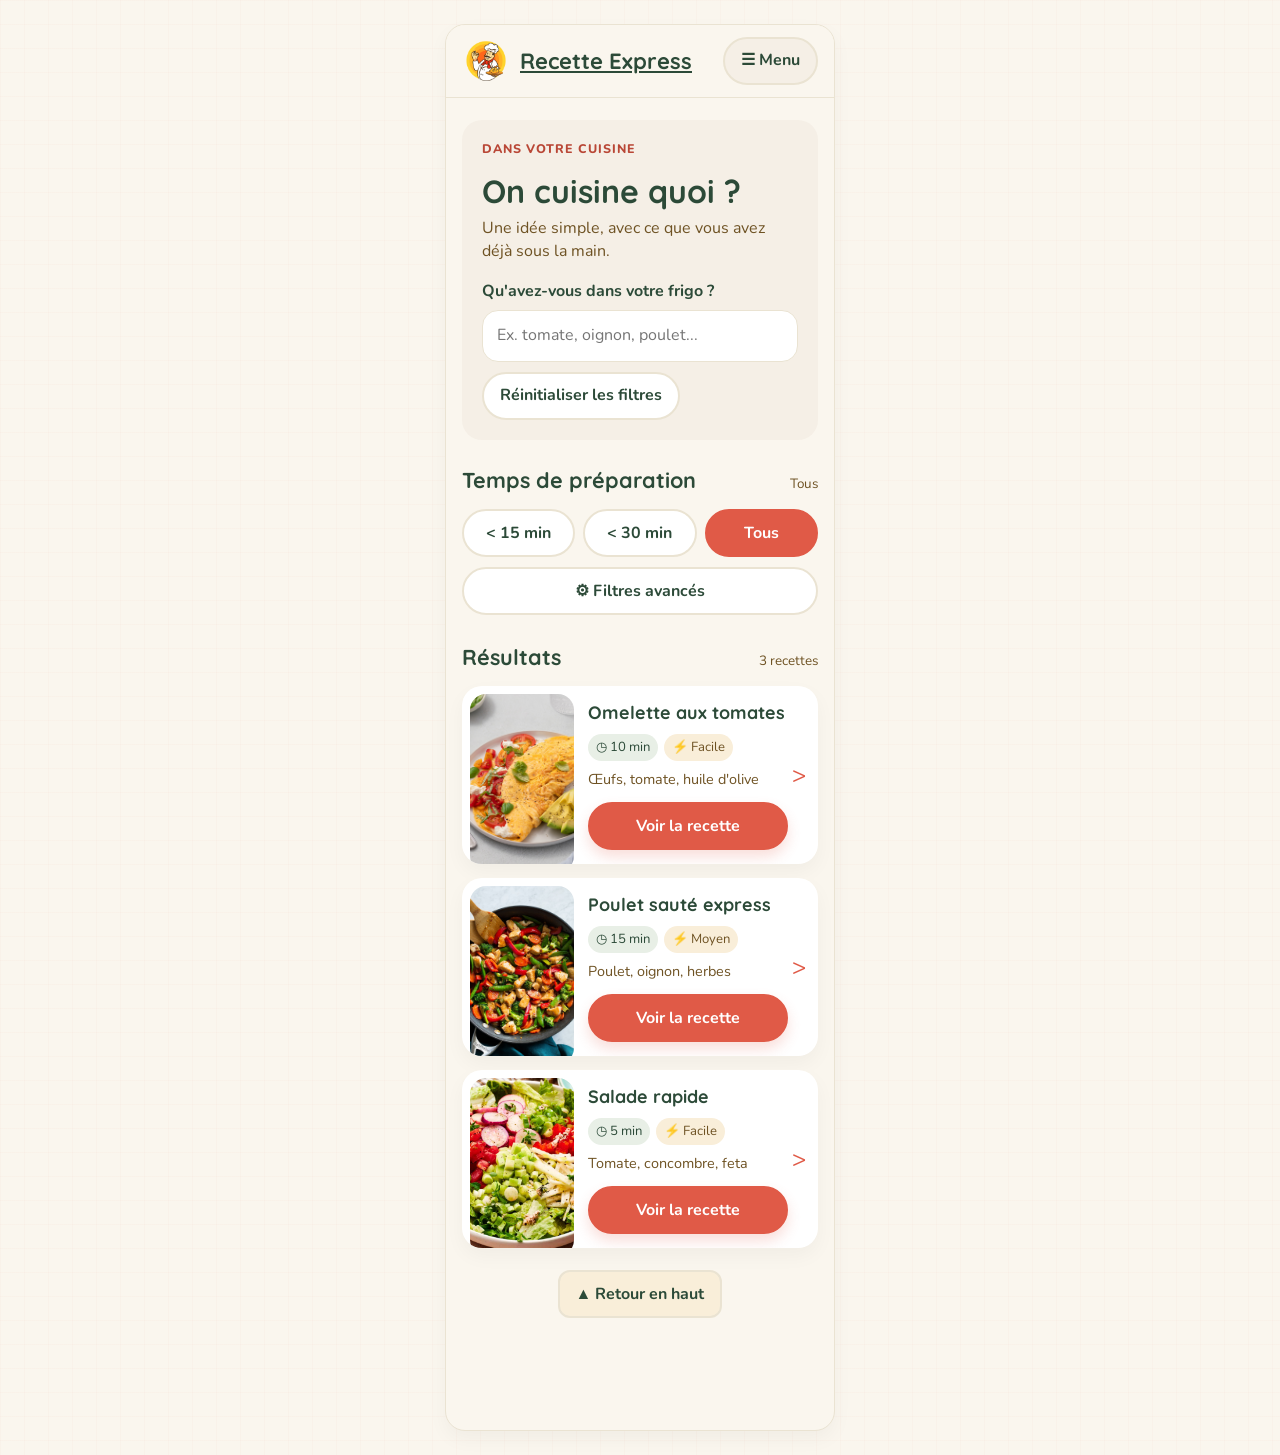
==== design/index.html @ ecd6afd8 "poursuit le prototypage UI avec la direction chaleureuse" ====
<!doctype html>
<html lang="fr">
<head>
  <meta charset="utf-8">
  <meta name="viewport" content="width=device-width, initial-scale=1">
  <meta name="description" content="Recette Express, trouver une recette rapidement avec ce que vous avez dans votre frigo.">
  <title>Recette Express</title>
  <style>
    @import url('https://fonts.googleapis.com/css2?family=Nunito:wght@400;600;700;800&family=Quicksand:wght@600;700&display=swap');

    :root {
      --cream: #faf6ee;
      --cream-deep: #f9eed9;
      --olive: #f5efe6;
      --olive-deep: #e8efe6;
      --card-bg: #ffffff;
      --ink: #2c4a38;
      --muted: #6e5223;
      --brick: #e05a47;
      --brick-dark: #b94736;
      --line: #eae3d2;
      --badge-green: #e8efe6;
      --badge-green-text: #2c4a38;
      --badge-ochre: #f9eed9;
      --badge-ochre-text: #6e5223;
      --shadow: 0 8px 20px rgba(0, 0, 0, .04);
      --card-shadow: 0 8px 20px rgba(0, 0, 0, .04);
      --radius: 20px;
    }

    body.dark-mode {
      --cream: #1f2923;
      --cream-deep: #17201b;
      --olive: #2c3a30;
      --olive-deep: #425443;
      --card-bg: #263229;
      --ink: #f5f4ec;
      --muted: #c2ccc2;
      --line: #536257;
      --brick: #ef765f;
      --brick-dark: #ff9a82;
    }

    * { box-sizing: border-box; }

    html { scroll-behavior: smooth; }

    body {
      margin: 0;
      min-width: 320px;
      color: var(--ink);
      background-color: var(--cream);
      background-image: linear-gradient(rgba(224, 90, 71, .025) 1px, transparent 1px), linear-gradient(90deg, rgba(224, 90, 71, .025) 1px, transparent 1px);
      background-size: 24px 24px;
      font-family: "Nunito", "Trebuchet MS", sans-serif;
      line-height: 1.45;
    }

    button, input { font: inherit; }

    button {
      min-height: 48px;
      border: 2px solid transparent;
      border-radius: 12px;
      padding: 10px 16px;
      color: var(--ink);
      background: transparent;
      cursor: pointer;
      font-weight: 700;
      transition: transform .18s ease, background-color .18s ease, border-color .18s ease;
    }

    @media (hover: hover) {
      button:hover { transform: translateY(-2px); }
    }
    button:focus-visible, input:focus-visible { outline: 3px solid #1c6b58; outline-offset: 3px; }

    .app-shell {
      position: relative;
      width: min(100% - 20px, 390px);
      min-height: 100vh;
      margin: 0 auto;
      background: var(--cream);
      box-shadow: var(--shadow);
    }

    .app-header {
      position: sticky;
      top: 0;
      z-index: 4;
      display: flex;
      align-items: center;
      justify-content: space-between;
      min-height: 72px;
      padding: 12px 16px;
      border-bottom: 1px solid var(--line);
      background: color-mix(in srgb, var(--cream) 96%, transparent);
      backdrop-filter: blur(10px);
    }

    .brand { display: inline-flex; align-items: center; gap: 10px; color: var(--ink); font-family: "Quicksand", sans-serif; font-size: 1.38rem; font-weight: 700; }
    .brand-logo { display: block; width: 48px; height: 48px; object-fit: contain; }
    .menu-button { border-color: var(--line); border-radius: 999px; background: var(--olive); }
    .screen { display: none; padding: 22px 16px 112px; animation: rise .35s ease both; }
    .screen.is-active { display: block; }

    @keyframes rise { from { opacity: 0; transform: translateY(8px); } to { opacity: 1; transform: translateY(0); } }

    h1, h2, h3, p { margin-top: 0; }
    h1 { margin-bottom: 8px; font-family: "Quicksand", sans-serif; font-size: 2rem; line-height: 1.1; }
    h2 { margin-bottom: 14px; font-family: "Quicksand", sans-serif; font-size: 1.35rem; }
    h3 { margin-bottom: 6px; font-family: "Quicksand", sans-serif; font-size: 1.12rem; }
    .eyebrow { margin-bottom: 4px; color: var(--brick-dark); font-size: .78rem; font-weight: 800; letter-spacing: .08em; text-transform: uppercase; }
    .muted { color: var(--muted); }

    .hero, .recipe-card, .filters-panel, .detail-panel { border: 0; border-radius: var(--radius); background: var(--olive); }
    .hero { margin-bottom: 24px; padding: 20px; }
    .hero p { margin-bottom: 16px; }
    .search-label { display: block; margin-bottom: 7px; font-weight: 700; }
    .search-input { width: 100%; min-height: 52px; border: 1px solid var(--line); border-radius: 16px; padding: 12px 14px; color: var(--ink); background: var(--card-bg); }
    .secondary-button { margin-top: 10px; border-color: var(--line); border-radius: 999px; background: var(--card-bg); }

    .quick-filters { margin-bottom: 26px; }
    .quick-row { display: grid; grid-template-columns: repeat(3, 1fr); gap: 8px; }
    .quick-button { border-color: var(--line); border-radius: 999px; background: var(--card-bg); padding-inline: 6px; }
    .quick-button.is-selected { border-color: var(--brick); color: #fff; background: var(--brick); }
    .full-button { width: 100%; margin-top: 10px; border-color: var(--line); border-radius: 999px; background: var(--card-bg); }

    .section-heading { display: flex; align-items: baseline; justify-content: space-between; gap: 12px; }
    .result-count { color: var(--muted); font-size: .84rem; }
    .recipe-list { display: grid; gap: 14px; }
    .recipe-card { position: relative; display: grid; grid-template-columns: 112px minmax(0, 1fr); overflow: hidden; border-radius: 20px; background: var(--card-bg); box-shadow: var(--card-shadow); }
    .recipe-card::after { content: ">"; position: absolute; right: 12px; top: 50%; color: var(--brick); font-size: 1.5rem; line-height: 1; transform: translateY(-50%); }
    .recipe-image, .dish-photo { overflow: hidden; background: linear-gradient(135deg, #d4e2cf, #f4e4c9); }
    .recipe-image img, .dish-photo img { display: block; width: 100%; height: 100%; object-fit: cover; }
    .recipe-image { min-height: 100%; border-radius: 16px; margin: 8px 0 8px 8px; }
    .recipe-body { min-width: 0; padding: 14px 30px 14px 14px; }
    .recipe-meta { display: flex; flex-wrap: wrap; gap: 6px; margin: 8px 0; color: var(--badge-green-text); font-size: .82rem; }
    .recipe-meta span { padding: 4px 8px; border-radius: 999px; background: var(--badge-green); }
    .recipe-meta span + span { color: var(--badge-ochre-text); background: var(--badge-ochre); }
    .recipe-ingredients { margin: 0 0 12px; color: var(--muted); font-size: .9rem; }
    .primary-button { width: 100%; border-radius: 24px; color: #fff; background: var(--brick); border-color: var(--brick); box-shadow: 0 7px 14px rgba(224, 90, 71, .2); }
    .primary-button:hover { background: var(--brick-dark); border-color: var(--brick-dark); }
    .back-to-top { display: block; margin: 22px auto 0; border-color: var(--line); background: var(--cream-deep); }
    .state-message { margin: 14px 0; padding: 16px; border: 1px dashed var(--brick); border-radius: 12px; color: var(--brick-dark); background: #fff4ef; }
    [hidden] { display: none !important; }

    .detail-top { margin-bottom: 16px; }
    .back-button { padding-inline: 0; color: var(--brick-dark); }
    .detail-panel { overflow: hidden; background: var(--cream); }
    .detail-title { padding: 18px 16px; border-bottom: 1px solid var(--line); background: var(--olive); }
    .detail-meta { display: flex; flex-wrap: wrap; gap: 12px; margin: 0; color: var(--muted); font-size: .9rem; }
    .dish-photo { min-height: 260px; }
    .detail-section { padding: 18px 16px; border-bottom: 1px solid var(--line); }
    .detail-section:last-of-type { border-bottom: 0; }
    .portion-control { display: flex; align-items: center; justify-content: space-between; gap: 8px; margin-top: 16px; }
    .stepper { min-width: 48px; border-color: var(--line); background: var(--olive); font-size: 1.2rem; }
    .portion-value { flex: 1; text-align: center; font-weight: 700; }
    .check-list, .steps { margin: 0; padding-left: 22px; }
    .check-list { padding-left: 0; list-style: none; }
    .check-list li { display: flex; align-items: center; min-height: 48px; gap: 10px; border-bottom: 1px solid var(--line); }
    .check-list input { width: 22px; height: 22px; accent-color: var(--brick); }
    .steps li { min-height: 38px; padding: 4px 0; }
    .bottom-action { position: sticky; bottom: 12px; z-index: 2; padding: 12px 16px; background: linear-gradient(transparent, var(--cream) 24%); }

    .filters-panel { padding: 16px; background: var(--cream); }
    .filter-header { display: flex; justify-content: space-between; gap: 8px; margin-bottom: 18px; }
    .filter-header button { min-height: 48px; padding-inline: 10px; border-color: var(--line); background: var(--olive); font-size: .78rem; }
    .filter-group { padding: 16px 0; border-top: 1px solid var(--line); }
    .filter-group h2 { margin-bottom: 10px; font-size: 1.05rem; }
    .option-grid { display: grid; grid-template-columns: repeat(3, 1fr); gap: 8px; }
    .option-grid label { display: grid; place-items: center; min-height: 56px; padding: 6px; border: 1px solid var(--line); border-radius: 10px; color: var(--muted); background: var(--cream-deep); text-align: center; font-size: .82rem; cursor: pointer; }
    .option-grid input { position: absolute; opacity: 0; }
    .option-grid label:has(input:checked) { border: 2px solid var(--brick); color: var(--brick-dark); background: #f8d9d0; font-weight: 700; }
    .check-options { display: grid; gap: 2px; }
    .check-options label { display: flex; align-items: center; min-height: 48px; gap: 10px; }
    .check-options input { width: 22px; height: 22px; accent-color: var(--brick); }
    .filter-actions { position: sticky; bottom: 0; display: grid; gap: 8px; margin: 18px -16px -16px; padding: 12px 16px 16px; background: color-mix(in srgb, var(--cream) 97%, transparent); box-shadow: 0 -8px 20px rgba(50, 67, 53, .08); }
    .filter-actions button:last-child { border-color: var(--line); background: var(--olive); }

    .overlay { position: absolute; inset: 0; z-index: 8; display: grid; align-items: start; justify-items: end; padding: 84px 16px 12px; background: transparent; opacity: 1; transition: opacity .2s ease, visibility .2s ease; }
    .overlay[hidden] { display: grid !important; visibility: hidden; opacity: 0; pointer-events: none; }
    .menu-dialog { width: min(220px, calc(100vw - 32px)); padding: 16px; border: 1px solid var(--line); border-radius: 16px; background: var(--cream); box-shadow: 0 14px 32px rgba(41, 51, 45, .18); transform: translateY(-10px) scale(.96); transform-origin: top right; transition: transform .2s ease; }
    .overlay:not([hidden]) .menu-dialog { transform: translateY(0) scale(1); }
    .dialog-heading { display: flex; align-items: center; justify-content: space-between; }
    .dialog-heading button { min-width: 48px; padding: 8px; border-color: var(--line); }
    .menu-links { display: grid; gap: 8px; margin-top: 16px; }
    .menu-links button { text-align: left; border-color: var(--line); background: var(--olive); }
    .sr-only { position: absolute; width: 1px; height: 1px; padding: 0; margin: -1px; overflow: hidden; clip: rect(0, 0, 0, 0); white-space: nowrap; border: 0; }

    @media (min-width: 700px) { .app-shell { margin: 24px auto; min-height: calc(100vh - 48px); border: 1px solid var(--line); border-radius: 20px; overflow: hidden; } }
    @media (prefers-reduced-motion: reduce) { *, *::before, *::after { scroll-behavior: auto !important; animation-duration: .01ms !important; transition-duration: .01ms !important; } }
  </style>
</head>
<body>
  <div class="app-shell" id="top">
    <header class="app-header">
      <a class="brand" href="#top" aria-label="Recette Express, accueil" data-screen-link="home"><img class="brand-logo" src="images/chef.png" alt=""> <span>Recette Express</span></a>
      <button class="menu-button" id="menu-open" type="button" aria-haspopup="dialog" aria-controls="menu-overlay">☰ Menu</button>
    </header>

    <main>
      <section class="screen is-active" id="screen-home" data-screen="home" aria-labelledby="home-title">
        <div class="hero">
          <p class="eyebrow">Dans votre cuisine</p>
          <h1 id="home-title">On cuisine quoi ?</h1>
          <p class="muted">Une idée simple, avec ce que vous avez déjà sous la main.</p>
          <label class="search-label" for="fridge-input">Qu'avez-vous dans votre frigo ?</label>
          <input class="search-input" id="fridge-input" type="search" placeholder="Ex. tomate, oignon, poulet...">
          <button class="secondary-button" id="reset-search" type="button">Réinitialiser les filtres</button>
        </div>

        <section class="quick-filters" aria-labelledby="quick-title">
          <div class="section-heading"><h2 id="quick-title">Temps de préparation</h2><span class="result-count" id="active-filter-label">Tous</span></div>
          <div class="quick-row" role="group" aria-label="Temps de préparation">
            <button class="quick-button" type="button" data-time="15">&lt; 15 min</button>
            <button class="quick-button" type="button" data-time="30">&lt; 30 min</button>
            <button class="quick-button is-selected" type="button" data-time="all">Tous</button>
          </div>
          <button class="full-button" type="button" data-go="filters">⚙ Filtres avancés</button>
        </section>

        <section aria-labelledby="results-title">
          <div class="section-heading"><h2 id="results-title">Résultats</h2><span class="result-count" id="result-count">3 recettes</span></div>
          <div class="state-message" id="loading-state" role="status" hidden>Recherche en cours...</div>
          <div class="state-message" id="empty-state" role="status" hidden>Aucune recette trouvée. Essayez un autre ingrédient.</div>
          <div class="recipe-list" id="recipe-list">
            <article class="recipe-card" data-minutes="10" data-ingredients="tomate oeuf">
              <div class="recipe-image"><img src="images/tomato%20omelette.jpg" alt="Omelette aux tomates avec salade et avocat" loading="lazy"></div>
              <div class="recipe-body"><h3>Omelette aux tomates</h3><p class="recipe-meta"><span>◷ 10 min</span><span>⚡ Facile</span></p><p class="recipe-ingredients">Œufs, tomate, huile d'olive</p><button class="primary-button" type="button" data-go="detail">Voir la recette</button></div>
            </article>
            <article class="recipe-card" data-minutes="15" data-ingredients="poulet oignon">
              <div class="recipe-image"><img src="images/chicken%20stir%20fry.jpg" alt="Poulet sauté aux légumes dans une poêle" loading="lazy"></div>
              <div class="recipe-body"><h3>Poulet sauté express</h3><p class="recipe-meta"><span>◷ 15 min</span><span>⚡ Moyen</span></p><p class="recipe-ingredients">Poulet, oignon, herbes</p><button class="primary-button" type="button" data-go="detail">Voir la recette</button></div>
            </article>
            <article class="recipe-card" data-minutes="5" data-ingredients="tomate concombre">
              <div class="recipe-image"><img src="images/fresh%20salad%20bowl.jpg" alt="Salade fraîche composée de légumes croquants" loading="lazy"></div>
              <div class="recipe-body"><h3>Salade rapide</h3><p class="recipe-meta"><span>◷ 5 min</span><span>⚡ Facile</span></p><p class="recipe-ingredients">Tomate, concombre, feta</p><button class="primary-button" type="button" data-go="detail">Voir la recette</button></div>
            </article>
          </div>
        </section>
        <button class="back-to-top" type="button" id="back-to-top">▲ Retour en haut</button>
      </section>

      <section class="screen" id="screen-detail" data-screen="detail" aria-labelledby="detail-title">
        <div class="detail-top"><button class="back-button" type="button" data-go="home">← Retour à la liste</button></div>
        <article class="detail-panel" id="recipe-detail">
          <header class="detail-title"><p class="eyebrow">Fiche recette</p><h1 id="detail-title">Omelette aux tomates</h1><p class="detail-meta"><span>◷ 10 min</span><span>⚡ Facile</span></p><div class="portion-control" aria-label="Nombre de portions"><button class="stepper" type="button" id="portion-minus" aria-label="Retirer une portion">−</button><span class="portion-value" id="portion-value">1 personne</span><button class="stepper" type="button" id="portion-plus" aria-label="Ajouter une portion">+</button></div></header>
          <div class="dish-photo"><img src="images/tomato%20omelette.jpg" alt="Omelette aux tomates avec salade et avocat"></div>
          <section class="detail-section"><h2>Ingrédients nécessaires</h2><ul class="check-list"><li><input id="ingredient-eggs" type="checkbox" checked><label for="ingredient-eggs">2 œufs</label></li><li><input id="ingredient-tomato" type="checkbox"><label for="ingredient-tomato">1 tomate</label></li><li><input id="ingredient-oil" type="checkbox"><label for="ingredient-oil">1 c. à s. d'huile d'olive</label></li></ul></section>
          <section class="detail-section"><h2>Étapes de préparation</h2><ol class="steps"><li>Laver et couper la tomate en dés.</li><li>Battre les œufs dans un bol.</li><li>Cuire à la poêle pendant 5 minutes.</li></ol></section>
          <div class="bottom-action"><button class="primary-button" id="cooked-button" type="button">✓ J'ai tout cuisiné !</button></div>
        </article>
        <div class="state-message" id="detail-error" role="alert" hidden>Recette introuvable</div>
      </section>

      <section class="screen" id="screen-filters" data-screen="filters" aria-labelledby="filters-title">
        <div class="filters-panel">
          <header class="filter-header"><button type="button" data-go="home">✕ Fermer</button><button type="button" id="reset-all-top">Réinitialiser tout</button></header>
          <h1 id="filters-title">Filtres de recherche</h1>
          <fieldset class="filter-group"><legend class="sr-only">Temps de préparation maximal</legend><h2>Temps max</h2><div class="option-grid"><label><input type="radio" name="max-time" value="10">&lt; 10 min</label><label><input type="radio" name="max-time" value="30">&lt; 30 min</label><label><input type="radio" name="max-time" value="15">&lt; 15 min</label></div></fieldset>
          <fieldset class="filter-group"><legend class="sr-only">Régime et préférences</legend><h2>Régime & préférences</h2><div class="check-options"><label><input type="checkbox" name="preference" value="vegetarian">Végétarien</label><label><input type="checkbox" name="preference" value="raw">Sans cuisson (Froid)</label><label><input type="checkbox" name="preference" value="few">Moins de 5 ingrédients</label></div></fieldset>
          <fieldset class="filter-group"><legend class="sr-only">Type de plat</legend><h2>Type de plat</h2><div class="check-options"><label><input type="checkbox" name="dish-type" value="hot">Plat chaud</label><label><input type="checkbox" name="dish-type" value="salad">Entrée / Salade</label><label><input type="checkbox" name="dish-type" value="dessert">Desserts express</label></div></fieldset>
          <fieldset class="filter-group"><legend class="sr-only">Intolérances et allergies</legend><h2>Intolérances & allergies</h2><div class="check-options"><label><input type="checkbox" name="allergy" value="lactose">Sans lactose</label><label><input type="checkbox" name="allergy" value="gluten">Sans gluten</label></div></fieldset>
          <fieldset class="filter-group"><legend class="sr-only">Niveau de difficulté</legend><h2>Niveau de difficulté</h2><div class="check-options"><label><input type="radio" name="level" value="easy">Facile</label><label><input type="radio" name="level" value="medium">Moyen</label><label><input type="radio" name="level" value="chef">Chef</label></div></fieldset>
          <div class="filter-actions"><button class="primary-button" type="button" id="apply-filters">Appliquer les filtres (<span id="filter-total">3</span>)</button><button type="button" id="reset-filters">Réinitialiser</button></div>
        </div>
      </section>
    </main>
  </div>

  <div class="overlay" id="menu-overlay" role="dialog" aria-modal="true" aria-labelledby="menu-title" hidden>
    <div class="menu-dialog"><div class="dialog-heading"><h2 id="menu-title">Menu</h2><button type="button" id="menu-close" aria-label="Fermer le menu">✕</button></div><nav class="menu-links" aria-label="Navigation principale"><button type="button" data-go="home">Accueil</button><button type="button" id="about-button">À propos</button><button type="button" id="dark-mode-button">Mode Sombre <span aria-hidden="true">○</span></button></nav></div>
  </div>

  <script>
    const screens = document.querySelectorAll('[data-screen]');
    const overlay = document.getElementById('menu-overlay');
    const recipeList = document.getElementById('recipe-list');
    const loadingState = document.getElementById('loading-state');
    const emptyState = document.getElementById('empty-state');
    const resultCount = document.getElementById('result-count');
    let selectedTime = 'all';
    let darkMode = false;
    let portions = 1;
    let loadingTimer;
    let lastFocusedElement;

    function showScreen(name) {
      screens.forEach((screen) => screen.classList.toggle('is-active', screen.dataset.screen === name));
      window.scrollTo({ top: 0, behavior: 'smooth' });
    }

    function filterRecipes() {
      const query = document.getElementById('fridge-input').value.trim().toLowerCase();
      const cards = [...recipeList.querySelectorAll('.recipe-card')];
      let visible = 0;
      cards.forEach((card) => {
        const matchesTime = selectedTime === 'all' || Number(card.dataset.minutes) <= Number(selectedTime);
        const matchesQuery = !query || card.dataset.ingredients.includes(query);
        const isVisible = matchesTime && matchesQuery;
        card.hidden = !isVisible;
        if (isVisible) visible += 1;
      });
      emptyState.hidden = visible !== 0;
      resultCount.textContent = `${visible} recette${visible > 1 ? 's' : ''}`;
    }

    function updateFilterCount() {
      const selectedFilters = document.querySelectorAll('.filters-panel input:checked').length;
      document.getElementById('filter-total').textContent = selectedFilters;
    }

    function resetAllFilters() {
      document.getElementById('fridge-input').value = '';
      selectedTime = 'all';
      document.querySelectorAll('[data-time]').forEach((item) => item.classList.toggle('is-selected', item.dataset.time === 'all'));
      document.getElementById('active-filter-label').textContent = 'Tous';
      document.querySelectorAll('.filters-panel input').forEach((input) => { input.checked = false; });
      updateFilterCount();
      filterRecipes();
    }

    function closeMenu() {
      overlay.hidden = true;
      if (lastFocusedElement) lastFocusedElement.focus();
    }

    document.querySelectorAll('[data-go]').forEach((button) => button.addEventListener('click', () => { showScreen(button.dataset.go); overlay.hidden = true; }));
    document.querySelectorAll('[data-time]').forEach((button) => button.addEventListener('click', () => {
      selectedTime = button.dataset.time;
      document.querySelectorAll('[data-time]').forEach((item) => item.classList.toggle('is-selected', item === button));
      document.getElementById('active-filter-label').textContent = selectedTime === 'all' ? 'Tous' : `< ${selectedTime} min`;
      filterRecipes();
    }));
    document.getElementById('fridge-input').addEventListener('input', () => {
      clearTimeout(loadingTimer);
      loadingState.hidden = false;
      emptyState.hidden = true;
      loadingTimer = setTimeout(() => { loadingState.hidden = true; filterRecipes(); }, 220);
    });
    document.getElementById('reset-search').addEventListener('click', resetAllFilters);
    document.getElementById('back-to-top').addEventListener('click', () => document.getElementById('top').scrollIntoView({ behavior: 'smooth' }));

    document.getElementById('menu-open').addEventListener('click', (event) => { lastFocusedElement = event.currentTarget; overlay.hidden = false; document.getElementById('menu-close').focus(); });
    document.getElementById('menu-close').addEventListener('click', closeMenu);
    overlay.addEventListener('click', (event) => { if (event.target === overlay) closeMenu(); });
    document.addEventListener('keydown', (event) => { if (event.key === 'Escape' && !overlay.hidden) closeMenu(); });
    document.getElementById('about-button').addEventListener('click', () => alert('Recette Express vous aide à cuisiner simplement, avec les ingrédients du quotidien.'));
    document.getElementById('dark-mode-button').addEventListener('click', (event) => { darkMode = !darkMode; document.body.classList.toggle('dark-mode', darkMode); event.currentTarget.querySelector('span').textContent = darkMode ? '●' : '○'; });

    document.querySelectorAll('.filters-panel input').forEach((input) => input.addEventListener('change', updateFilterCount));
    document.getElementById('reset-filters').addEventListener('click', resetAllFilters);
    document.getElementById('reset-all-top').addEventListener('click', resetAllFilters);
    document.getElementById('apply-filters').addEventListener('click', () => {
      const maxTime = document.querySelector('input[name="max-time"]:checked');
      selectedTime = maxTime ? maxTime.value : 'all';
      document.querySelectorAll('[data-time]').forEach((item) => item.classList.toggle('is-selected', item.dataset.time === selectedTime));
      document.getElementById('active-filter-label').textContent = selectedTime === 'all' ? 'Tous' : `< ${selectedTime} min`;
      showScreen('home');
      filterRecipes();
    });
    document.getElementById('portion-minus').addEventListener('click', () => { portions = Math.max(1, portions - 1); document.getElementById('portion-value').textContent = `${portions} personne${portions > 1 ? 's' : ''}`; });
    document.getElementById('portion-plus').addEventListener('click', () => { portions = Math.min(8, portions + 1); document.getElementById('portion-value').textContent = `${portions} personne${portions > 1 ? 's' : ''}`; });
    document.getElementById('cooked-button').addEventListener('click', (event) => { event.currentTarget.textContent = '✓ Bravo, c’est cuisiné !'; event.currentTarget.disabled = true; });
    updateFilterCount();
  </script>
</body>
</html>
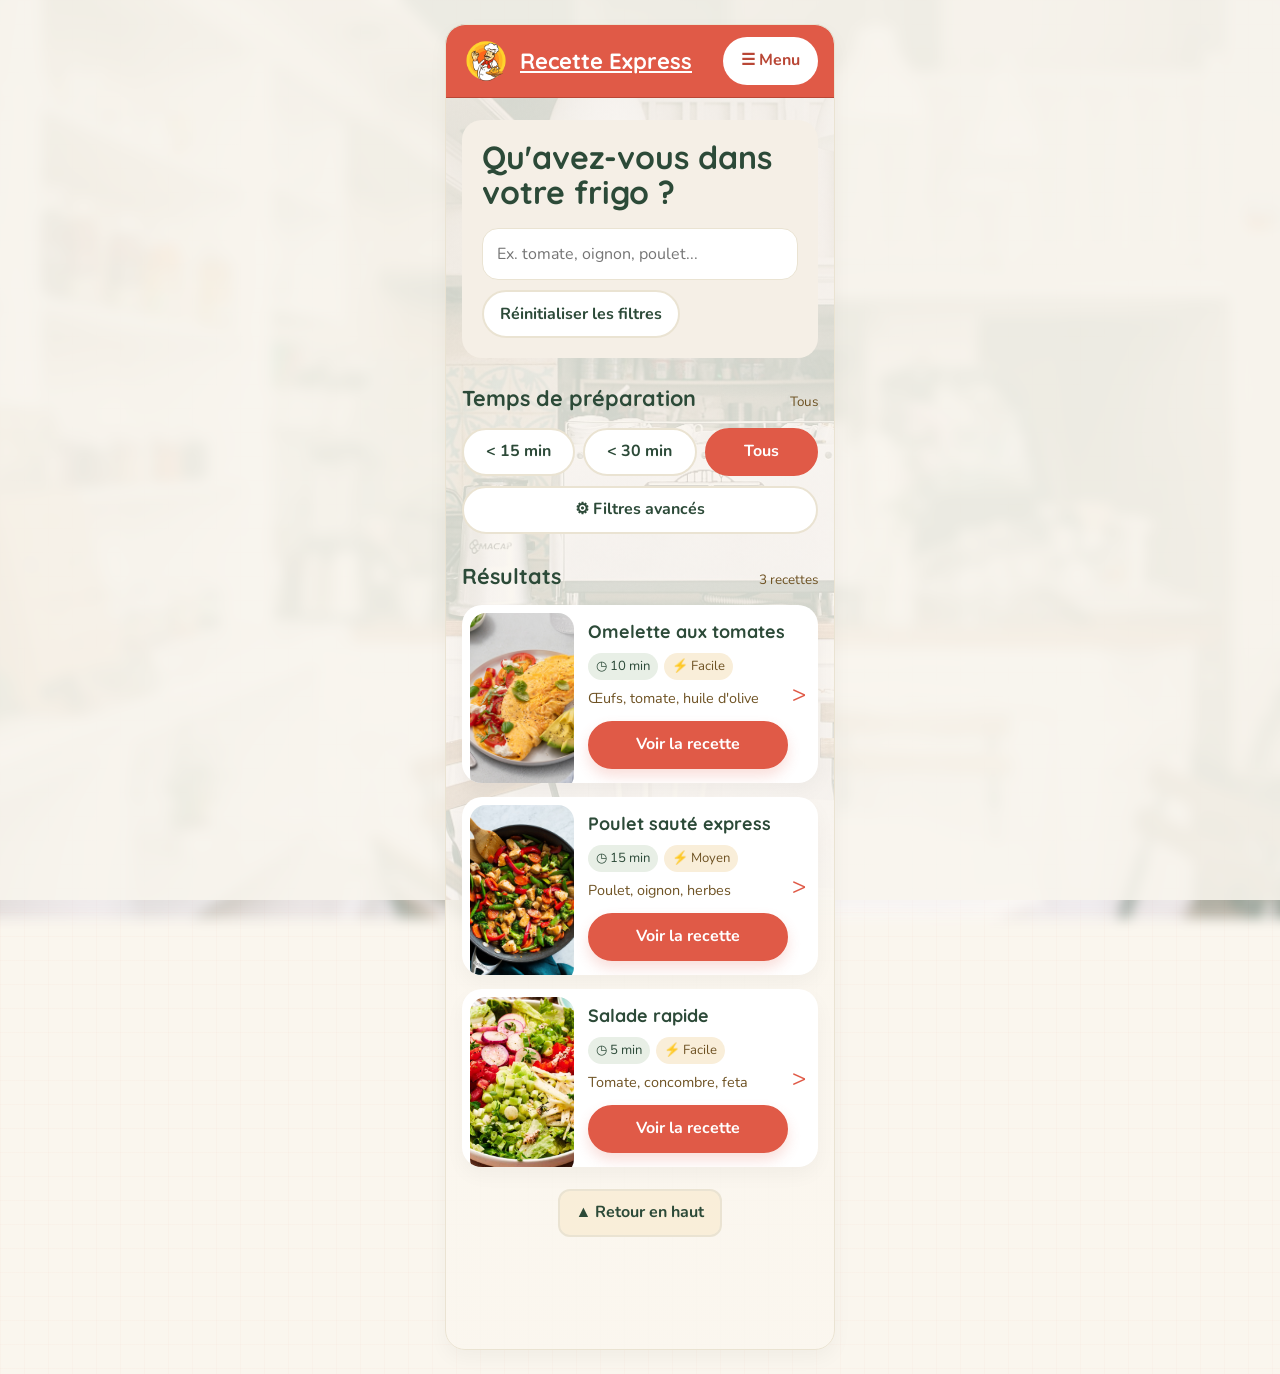
==== commit 9a4d6340: "ajoute d'Interdits précis sur brief.md" ====
--- a/design/index.html
+++ b/design/index.html
@@ -46,6 +46,8 @@
     html { scroll-behavior: smooth; }
 
     body {
+      position: relative;
+      isolation: isolate;
       margin: 0;
       min-width: 320px;
       color: var(--ink);
@@ -54,6 +56,27 @@
       background-size: 24px 24px;
       font-family: "Nunito", "Trebuchet MS", sans-serif;
       line-height: 1.45;
+    }
+
+    body::before,
+    body::after {
+      position: fixed;
+      inset: 0;
+      pointer-events: none;
+      content: "";
+    }
+
+    body::before {
+      z-index: -2;
+      background: url("images/kitchen.jpg") center / cover fixed;
+      filter: blur(6px);
+      opacity: .42;
+      transform: scale(1.04);
+    }
+
+    body::after {
+      z-index: -1;
+      background: rgba(250, 246, 238, .86);
     }
 
     button, input { font: inherit; }
@@ -77,10 +100,11 @@
 
     .app-shell {
       position: relative;
+      z-index: 1;
       width: min(100% - 20px, 390px);
       min-height: 100vh;
       margin: 0 auto;
-      background: var(--cream);
+      background: linear-gradient(rgba(250, 246, 238, .84), rgba(250, 246, 238, .84)), url("images/kitchen.jpg") center / cover fixed;
       box-shadow: var(--shadow);
     }
 
@@ -93,18 +117,26 @@
       justify-content: space-between;
       min-height: 72px;
       padding: 12px 16px;
-      border-bottom: 1px solid var(--line);
-      background: color-mix(in srgb, var(--cream) 96%, transparent);
+      border-bottom: 1px solid var(--brick-dark);
+      background: #e05a47;
       backdrop-filter: blur(10px);
     }
 
-    .brand { display: inline-flex; align-items: center; gap: 10px; color: var(--ink); font-family: "Quicksand", sans-serif; font-size: 1.38rem; font-weight: 700; }
+    .brand { display: inline-flex; align-items: center; gap: 10px; color: #fff; font-family: "Quicksand", sans-serif; font-size: 1.38rem; font-weight: 700; }
     .brand-logo { display: block; width: 48px; height: 48px; object-fit: contain; }
-    .menu-button { border-color: var(--line); border-radius: 999px; background: var(--olive); }
+    .menu-button { border-color: rgba(255, 255, 255, .7); border-radius: 999px; color: var(--brick-dark); background: #fff; }
     .screen { display: none; padding: 22px 16px 112px; animation: rise .35s ease both; }
     .screen.is-active { display: block; }
 
     @keyframes rise { from { opacity: 0; transform: translateY(8px); } to { opacity: 1; transform: translateY(0); } }
+    @keyframes gentle-shake {
+      0%, 76%, 100% { transform: rotate(0); }
+      78% { transform: rotate(-1.2deg); }
+      80% { transform: rotate(1.2deg); }
+      82% { transform: rotate(-.7deg); }
+      84% { transform: rotate(.7deg); }
+      86% { transform: rotate(0); }
+    }
 
     h1, h2, h3, p { margin-top: 0; }
     h1 { margin-bottom: 8px; font-family: "Quicksand", sans-serif; font-size: 2rem; line-height: 1.1; }
@@ -116,6 +148,7 @@
     .hero, .recipe-card, .filters-panel, .detail-panel { border: 0; border-radius: var(--radius); background: var(--olive); }
     .hero { margin-bottom: 24px; padding: 20px; }
     .hero p { margin-bottom: 16px; }
+    .search-question { margin-bottom: 18px; animation: gentle-shake 6s ease-in-out infinite; transform-origin: center; }
     .search-label { display: block; margin-bottom: 7px; font-weight: 700; }
     .search-input { width: 100%; min-height: 52px; border: 1px solid var(--line); border-radius: 16px; padding: 12px 14px; color: var(--ink); background: var(--card-bg); }
     .secondary-button { margin-top: 10px; border-color: var(--line); border-radius: 999px; background: var(--card-bg); }
@@ -202,10 +235,8 @@
     <main>
       <section class="screen is-active" id="screen-home" data-screen="home" aria-labelledby="home-title">
         <div class="hero">
-          <p class="eyebrow">Dans votre cuisine</p>
-          <h1 id="home-title">On cuisine quoi ?</h1>
-          <p class="muted">Une idée simple, avec ce que vous avez déjà sous la main.</p>
-          <label class="search-label" for="fridge-input">Qu'avez-vous dans votre frigo ?</label>
+          <h1 class="search-question" id="home-title">Qu'avez-vous dans votre frigo ?</h1>
+          <label class="search-label sr-only" for="fridge-input">Qu'avez-vous dans votre frigo ?</label>
           <input class="search-input" id="fridge-input" type="search" placeholder="Ex. tomate, oignon, poulet...">
           <button class="secondary-button" id="reset-search" type="button">Réinitialiser les filtres</button>
         </div>
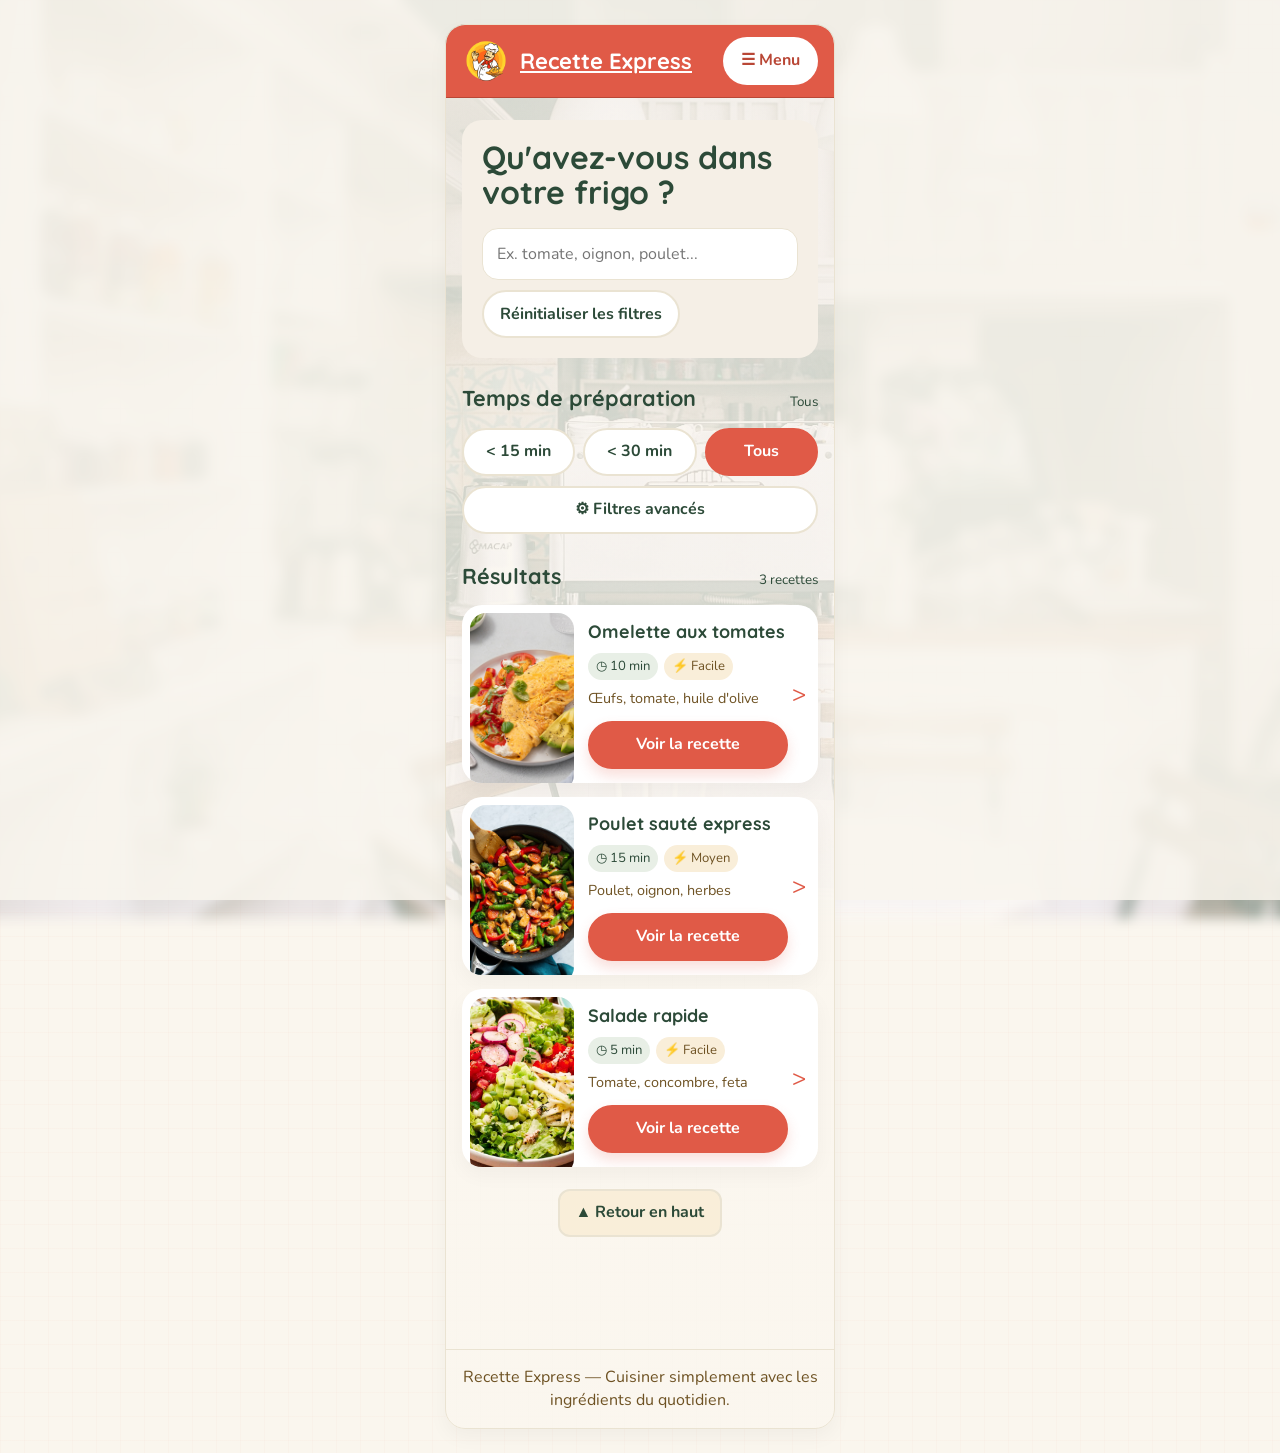
==== commit c4c1a76b: "feat(ui): intègre l'écran d'accueil de Recette Express avec design tokens (:root), HTML5 sémantique " ====
--- a/design/index.html
+++ b/design/index.html
@@ -5,225 +5,7 @@
   <meta name="viewport" content="width=device-width, initial-scale=1">
   <meta name="description" content="Recette Express, trouver une recette rapidement avec ce que vous avez dans votre frigo.">
   <title>Recette Express</title>
-  <style>
-    @import url('https://fonts.googleapis.com/css2?family=Nunito:wght@400;600;700;800&family=Quicksand:wght@600;700&display=swap');
-
-    :root {
-      --cream: #faf6ee;
-      --cream-deep: #f9eed9;
-      --olive: #f5efe6;
-      --olive-deep: #e8efe6;
-      --card-bg: #ffffff;
-      --ink: #2c4a38;
-      --muted: #6e5223;
-      --brick: #e05a47;
-      --brick-dark: #b94736;
-      --line: #eae3d2;
-      --badge-green: #e8efe6;
-      --badge-green-text: #2c4a38;
-      --badge-ochre: #f9eed9;
-      --badge-ochre-text: #6e5223;
-      --shadow: 0 8px 20px rgba(0, 0, 0, .04);
-      --card-shadow: 0 8px 20px rgba(0, 0, 0, .04);
-      --radius: 20px;
-    }
-
-    body.dark-mode {
-      --cream: #1f2923;
-      --cream-deep: #17201b;
-      --olive: #2c3a30;
-      --olive-deep: #425443;
-      --card-bg: #263229;
-      --ink: #f5f4ec;
-      --muted: #c2ccc2;
-      --line: #536257;
-      --brick: #ef765f;
-      --brick-dark: #ff9a82;
-    }
-
-    * { box-sizing: border-box; }
-
-    html { scroll-behavior: smooth; }
-
-    body {
-      position: relative;
-      isolation: isolate;
-      margin: 0;
-      min-width: 320px;
-      color: var(--ink);
-      background-color: var(--cream);
-      background-image: linear-gradient(rgba(224, 90, 71, .025) 1px, transparent 1px), linear-gradient(90deg, rgba(224, 90, 71, .025) 1px, transparent 1px);
-      background-size: 24px 24px;
-      font-family: "Nunito", "Trebuchet MS", sans-serif;
-      line-height: 1.45;
-    }
-
-    body::before,
-    body::after {
-      position: fixed;
-      inset: 0;
-      pointer-events: none;
-      content: "";
-    }
-
-    body::before {
-      z-index: -2;
-      background: url("images/kitchen.jpg") center / cover fixed;
-      filter: blur(6px);
-      opacity: .42;
-      transform: scale(1.04);
-    }
-
-    body::after {
-      z-index: -1;
-      background: rgba(250, 246, 238, .86);
-    }
-
-    button, input { font: inherit; }
-
-    button {
-      min-height: 48px;
-      border: 2px solid transparent;
-      border-radius: 12px;
-      padding: 10px 16px;
-      color: var(--ink);
-      background: transparent;
-      cursor: pointer;
-      font-weight: 700;
-      transition: transform .18s ease, background-color .18s ease, border-color .18s ease;
-    }
-
-    @media (hover: hover) {
-      button:hover { transform: translateY(-2px); }
-    }
-    button:focus-visible, input:focus-visible { outline: 3px solid #1c6b58; outline-offset: 3px; }
-
-    .app-shell {
-      position: relative;
-      z-index: 1;
-      width: min(100% - 20px, 390px);
-      min-height: 100vh;
-      margin: 0 auto;
-      background: linear-gradient(rgba(250, 246, 238, .84), rgba(250, 246, 238, .84)), url("images/kitchen.jpg") center / cover fixed;
-      box-shadow: var(--shadow);
-    }
-
-    .app-header {
-      position: sticky;
-      top: 0;
-      z-index: 4;
-      display: flex;
-      align-items: center;
-      justify-content: space-between;
-      min-height: 72px;
-      padding: 12px 16px;
-      border-bottom: 1px solid var(--brick-dark);
-      background: #e05a47;
-      backdrop-filter: blur(10px);
-    }
-
-    .brand { display: inline-flex; align-items: center; gap: 10px; color: #fff; font-family: "Quicksand", sans-serif; font-size: 1.38rem; font-weight: 700; }
-    .brand-logo { display: block; width: 48px; height: 48px; object-fit: contain; }
-    .menu-button { border-color: rgba(255, 255, 255, .7); border-radius: 999px; color: var(--brick-dark); background: #fff; }
-    .screen { display: none; padding: 22px 16px 112px; animation: rise .35s ease both; }
-    .screen.is-active { display: block; }
-
-    @keyframes rise { from { opacity: 0; transform: translateY(8px); } to { opacity: 1; transform: translateY(0); } }
-    @keyframes gentle-shake {
-      0%, 76%, 100% { transform: rotate(0); }
-      78% { transform: rotate(-1.2deg); }
-      80% { transform: rotate(1.2deg); }
-      82% { transform: rotate(-.7deg); }
-      84% { transform: rotate(.7deg); }
-      86% { transform: rotate(0); }
-    }
-
-    h1, h2, h3, p { margin-top: 0; }
-    h1 { margin-bottom: 8px; font-family: "Quicksand", sans-serif; font-size: 2rem; line-height: 1.1; }
-    h2 { margin-bottom: 14px; font-family: "Quicksand", sans-serif; font-size: 1.35rem; }
-    h3 { margin-bottom: 6px; font-family: "Quicksand", sans-serif; font-size: 1.12rem; }
-    .eyebrow { margin-bottom: 4px; color: var(--brick-dark); font-size: .78rem; font-weight: 800; letter-spacing: .08em; text-transform: uppercase; }
-    .muted { color: var(--muted); }
-
-    .hero, .recipe-card, .filters-panel, .detail-panel { border: 0; border-radius: var(--radius); background: var(--olive); }
-    .hero { margin-bottom: 24px; padding: 20px; }
-    .hero p { margin-bottom: 16px; }
-    .search-question { margin-bottom: 18px; animation: gentle-shake 6s ease-in-out infinite; transform-origin: center; }
-    .search-label { display: block; margin-bottom: 7px; font-weight: 700; }
-    .search-input { width: 100%; min-height: 52px; border: 1px solid var(--line); border-radius: 16px; padding: 12px 14px; color: var(--ink); background: var(--card-bg); }
-    .secondary-button { margin-top: 10px; border-color: var(--line); border-radius: 999px; background: var(--card-bg); }
-
-    .quick-filters { margin-bottom: 26px; }
-    .quick-row { display: grid; grid-template-columns: repeat(3, 1fr); gap: 8px; }
-    .quick-button { border-color: var(--line); border-radius: 999px; background: var(--card-bg); padding-inline: 6px; }
-    .quick-button.is-selected { border-color: var(--brick); color: #fff; background: var(--brick); }
-    .full-button { width: 100%; margin-top: 10px; border-color: var(--line); border-radius: 999px; background: var(--card-bg); }
-
-    .section-heading { display: flex; align-items: baseline; justify-content: space-between; gap: 12px; }
-    .result-count { color: var(--muted); font-size: .84rem; }
-    .recipe-list { display: grid; gap: 14px; }
-    .recipe-card { position: relative; display: grid; grid-template-columns: 112px minmax(0, 1fr); overflow: hidden; border-radius: 20px; background: var(--card-bg); box-shadow: var(--card-shadow); }
-    .recipe-card::after { content: ">"; position: absolute; right: 12px; top: 50%; color: var(--brick); font-size: 1.5rem; line-height: 1; transform: translateY(-50%); }
-    .recipe-image, .dish-photo { overflow: hidden; background: linear-gradient(135deg, #d4e2cf, #f4e4c9); }
-    .recipe-image img, .dish-photo img { display: block; width: 100%; height: 100%; object-fit: cover; }
-    .recipe-image { min-height: 100%; border-radius: 16px; margin: 8px 0 8px 8px; }
-    .recipe-body { min-width: 0; padding: 14px 30px 14px 14px; }
-    .recipe-meta { display: flex; flex-wrap: wrap; gap: 6px; margin: 8px 0; color: var(--badge-green-text); font-size: .82rem; }
-    .recipe-meta span { padding: 4px 8px; border-radius: 999px; background: var(--badge-green); }
-    .recipe-meta span + span { color: var(--badge-ochre-text); background: var(--badge-ochre); }
-    .recipe-ingredients { margin: 0 0 12px; color: var(--muted); font-size: .9rem; }
-    .primary-button { width: 100%; border-radius: 24px; color: #fff; background: var(--brick); border-color: var(--brick); box-shadow: 0 7px 14px rgba(224, 90, 71, .2); }
-    .primary-button:hover { background: var(--brick-dark); border-color: var(--brick-dark); }
-    .back-to-top { display: block; margin: 22px auto 0; border-color: var(--line); background: var(--cream-deep); }
-    .state-message { margin: 14px 0; padding: 16px; border: 1px dashed var(--brick); border-radius: 12px; color: var(--brick-dark); background: #fff4ef; }
-    [hidden] { display: none !important; }
-
-    .detail-top { margin-bottom: 16px; }
-    .back-button { padding-inline: 0; color: var(--brick-dark); }
-    .detail-panel { overflow: hidden; background: var(--cream); }
-    .detail-title { padding: 18px 16px; border-bottom: 1px solid var(--line); background: var(--olive); }
-    .detail-meta { display: flex; flex-wrap: wrap; gap: 12px; margin: 0; color: var(--muted); font-size: .9rem; }
-    .dish-photo { min-height: 260px; }
-    .detail-section { padding: 18px 16px; border-bottom: 1px solid var(--line); }
-    .detail-section:last-of-type { border-bottom: 0; }
-    .portion-control { display: flex; align-items: center; justify-content: space-between; gap: 8px; margin-top: 16px; }
-    .stepper { min-width: 48px; border-color: var(--line); background: var(--olive); font-size: 1.2rem; }
-    .portion-value { flex: 1; text-align: center; font-weight: 700; }
-    .check-list, .steps { margin: 0; padding-left: 22px; }
-    .check-list { padding-left: 0; list-style: none; }
-    .check-list li { display: flex; align-items: center; min-height: 48px; gap: 10px; border-bottom: 1px solid var(--line); }
-    .check-list input { width: 22px; height: 22px; accent-color: var(--brick); }
-    .steps li { min-height: 38px; padding: 4px 0; }
-    .bottom-action { position: sticky; bottom: 12px; z-index: 2; padding: 12px 16px; background: linear-gradient(transparent, var(--cream) 24%); }
-
-    .filters-panel { padding: 16px; background: var(--cream); }
-    .filter-header { display: flex; justify-content: space-between; gap: 8px; margin-bottom: 18px; }
-    .filter-header button { min-height: 48px; padding-inline: 10px; border-color: var(--line); background: var(--olive); font-size: .78rem; }
-    .filter-group { padding: 16px 0; border-top: 1px solid var(--line); }
-    .filter-group h2 { margin-bottom: 10px; font-size: 1.05rem; }
-    .option-grid { display: grid; grid-template-columns: repeat(3, 1fr); gap: 8px; }
-    .option-grid label { display: grid; place-items: center; min-height: 56px; padding: 6px; border: 1px solid var(--line); border-radius: 10px; color: var(--muted); background: var(--cream-deep); text-align: center; font-size: .82rem; cursor: pointer; }
-    .option-grid input { position: absolute; opacity: 0; }
-    .option-grid label:has(input:checked) { border: 2px solid var(--brick); color: var(--brick-dark); background: #f8d9d0; font-weight: 700; }
-    .check-options { display: grid; gap: 2px; }
-    .check-options label { display: flex; align-items: center; min-height: 48px; gap: 10px; }
-    .check-options input { width: 22px; height: 22px; accent-color: var(--brick); }
-    .filter-actions { position: sticky; bottom: 0; display: grid; gap: 8px; margin: 18px -16px -16px; padding: 12px 16px 16px; background: color-mix(in srgb, var(--cream) 97%, transparent); box-shadow: 0 -8px 20px rgba(50, 67, 53, .08); }
-    .filter-actions button:last-child { border-color: var(--line); background: var(--olive); }
-
-    .overlay { position: absolute; inset: 0; z-index: 8; display: grid; align-items: start; justify-items: end; padding: 84px 16px 12px; background: transparent; opacity: 1; transition: opacity .2s ease, visibility .2s ease; }
-    .overlay[hidden] { display: grid !important; visibility: hidden; opacity: 0; pointer-events: none; }
-    .menu-dialog { width: min(220px, calc(100vw - 32px)); padding: 16px; border: 1px solid var(--line); border-radius: 16px; background: var(--cream); box-shadow: 0 14px 32px rgba(41, 51, 45, .18); transform: translateY(-10px) scale(.96); transform-origin: top right; transition: transform .2s ease; }
-    .overlay:not([hidden]) .menu-dialog { transform: translateY(0) scale(1); }
-    .dialog-heading { display: flex; align-items: center; justify-content: space-between; }
-    .dialog-heading button { min-width: 48px; padding: 8px; border-color: var(--line); }
-    .menu-links { display: grid; gap: 8px; margin-top: 16px; }
-    .menu-links button { text-align: left; border-color: var(--line); background: var(--olive); }
-    .sr-only { position: absolute; width: 1px; height: 1px; padding: 0; margin: -1px; overflow: hidden; clip: rect(0, 0, 0, 0); white-space: nowrap; border: 0; }
-
-    @media (min-width: 700px) { .app-shell { margin: 24px auto; min-height: calc(100vh - 48px); border: 1px solid var(--line); border-radius: 20px; overflow: hidden; } }
-    @media (prefers-reduced-motion: reduce) { *, *::before, *::after { scroll-behavior: auto !important; animation-duration: .01ms !important; transition-duration: .01ms !important; } }
-  </style>
+    <link rel="stylesheet" href="style.css">
 </head>
 <body>
   <div class="app-shell" id="top">
@@ -298,6 +80,10 @@
         </div>
       </section>
     </main>
+
+    <footer class="app-footer">
+      <p>Recette Express — Cuisiner simplement avec les ingrédients du quotidien.</p>
+    </footer>
   </div>
 
   <div class="overlay" id="menu-overlay" role="dialog" aria-modal="true" aria-labelledby="menu-title" hidden>
--- a/design/style.css
+++ b/design/style.css
@@ -0,0 +1,239 @@
+@import url('https://fonts.googleapis.com/css2?family=Nunito:wght@400;600;700;800&family=Quicksand:wght@600;700&display=swap');
+
+    :root {
+      --cream: #faf6ee;
+      --cream-deep: #f9eed9;
+      --olive: #f5efe6;
+      --olive-deep: #e8efe6;
+      --card-bg: #ffffff;
+      --ink: #2c4a38;
+      --muted: #6e5223;
+      --brick: #e05a47;
+      --brick-dark: #b94736;
+      --line: #eae3d2;
+      --badge-green: #e8efe6;
+      --badge-green-text: #2c4a38;
+      --badge-ochre: #f9eed9;
+      --badge-ochre-text: #6e5223;
+      --shadow: 0 8px 20px rgba(0, 0, 0, .04);
+      --card-shadow: 0 8px 20px rgba(0, 0, 0, .04);
+      --radius: 20px;
+      --space-14: 14px;
+    }
+
+    body.dark-mode {
+      --cream: #1f2923;
+      --cream-deep: #17201b;
+      --olive: #2c3a30;
+      --olive-deep: #425443;
+      --card-bg: #263229;
+      --ink: #f5f4ec;
+      --muted: #c2ccc2;
+      --line: #536257;
+      --brick: #ef765f;
+      --brick-dark: #ff9a82;
+    }
+
+    body.dark-mode::after {
+      background: rgba(31, 41, 35, .86);
+    }
+
+    body.dark-mode .app-shell {
+      background: linear-gradient(rgba(31, 41, 35, .94), rgba(31, 41, 35, .94)), url("images/kitchen.jpg") center / cover fixed;
+    }
+
+    html, body { width: 100%; max-width: 100%; overflow-x: hidden; }
+
+    * { box-sizing: border-box; }
+
+    html { scroll-behavior: smooth; }
+
+    body {
+      position: relative;
+      isolation: isolate;
+      margin: 0;
+      min-width: 320px;
+      color: var(--ink);
+      background-color: var(--cream);
+      background-image: linear-gradient(rgba(224, 90, 71, .025) 1px, transparent 1px), linear-gradient(90deg, rgba(224, 90, 71, .025) 1px, transparent 1px);
+      background-size: 24px 24px;
+      font-family: "Nunito", "Trebuchet MS", sans-serif;
+      line-height: 1.45;
+    }
+
+    body::before,
+    body::after {
+      position: fixed;
+      inset: 0;
+      pointer-events: none;
+      content: "";
+    }
+
+    body::before {
+      z-index: -2;
+      background: url("images/kitchen.jpg") center / cover fixed;
+      filter: blur(6px);
+      opacity: .42;
+      transform: scale(1.04);
+    }
+
+    body::after {
+      z-index: -1;
+      background: rgba(250, 246, 238, .86);
+    }
+
+    button, input { font: inherit; }
+
+    button {
+      min-height: 48px;
+      border: 2px solid transparent;
+      border-radius: 12px;
+      padding: 10px 16px;
+      color: var(--ink);
+      background: transparent;
+      cursor: pointer;
+      font-weight: 700;
+      transition: transform .18s ease, background-color .18s ease, border-color .18s ease;
+    }
+
+    @media (hover: hover) {
+      button:hover { transform: translateY(-2px); }
+    }
+    button:focus-visible, input:focus-visible { outline: 3px solid #1c6b58; outline-offset: 3px; }
+
+    .app-shell { min-width: 0;
+      position: relative;
+      z-index: 1;
+      width: min(100% - 20px, 390px);
+      min-height: 100vh;
+      margin: 0 auto;
+      background: linear-gradient(rgba(250, 246, 238, .84), rgba(250, 246, 238, .84)), url("images/kitchen.jpg") center / cover fixed;
+      box-shadow: var(--shadow);
+    }
+
+    .app-footer {
+      padding: 16px;
+      border-top: 1px solid var(--line);
+      color: var(--muted);
+      text-align: center;
+    }
+
+    .app-footer p { margin-bottom: 0; }
+
+    .app-header {
+      position: sticky;
+      top: 0;
+      z-index: 4;
+      display: flex;
+      align-items: center;
+      justify-content: space-between;
+      min-height: 72px;
+      padding: 12px 16px;
+      border-bottom: 1px solid var(--brick-dark);
+      background: #e05a47;
+      backdrop-filter: blur(10px);
+    }
+
+    .brand { display: inline-flex; align-items: center; gap: 10px; color: #fff; font-family: "Quicksand", sans-serif; font-size: 1.38rem; font-weight: 700; }
+    .brand-logo { display: block; width: 48px; height: 48px; object-fit: contain; }
+    .menu-button { border-color: rgba(255, 255, 255, .7); border-radius: 999px; color: var(--brick-dark); background: #fff; }
+    .screen { display: none; padding: 22px 16px 112px; animation: rise .35s ease both; }
+    .screen.is-active { display: block; }
+
+    @keyframes rise { from { opacity: 0; transform: translateY(8px); } to { opacity: 1; transform: translateY(0); } }
+    @keyframes gentle-shake {
+      0%, 76%, 100% { transform: rotate(0); }
+      78% { transform: rotate(-1.2deg); }
+      80% { transform: rotate(1.2deg); }
+      82% { transform: rotate(-.7deg); }
+      84% { transform: rotate(.7deg); }
+      86% { transform: rotate(0); }
+    }
+
+    h1, h2, h3, p { margin-top: 0; }
+    h1 { margin-bottom: 8px; font-family: "Quicksand", sans-serif; font-size: 2rem; line-height: 1.1; }
+    h2 { margin-bottom: 14px; color: var(--ink); font-family: "Quicksand", sans-serif; font-size: 1.35rem; }
+    h3 { margin-bottom: 6px; font-family: "Quicksand", sans-serif; font-size: 1.12rem; }
+    .eyebrow { margin-bottom: 4px; color: var(--brick-dark); font-size: .78rem; font-weight: 800; letter-spacing: .08em; text-transform: uppercase; }
+    .muted { color: var(--muted); }
+
+    .hero, .recipe-card, .filters-panel, .detail-panel { border: 0; border-radius: var(--radius); background: var(--olive); }
+    .hero { margin-bottom: 24px; padding: 20px; }
+    .hero p { margin-bottom: 16px; }
+    .search-question { margin-bottom: 18px; animation: gentle-shake 6s ease-in-out infinite; transform-origin: center; }
+    .search-label { display: block; margin-bottom: 7px; font-weight: 700; }
+    .search-input { width: 100%; min-height: 52px; border: 1px solid var(--line); border-radius: 16px; padding: 12px 14px; color: var(--ink); background: var(--card-bg); }
+    .secondary-button { margin-top: 10px; border-color: var(--line); border-radius: 999px; background: var(--card-bg); }
+
+    .quick-filters { margin-bottom: 26px; }
+    .quick-row { display: grid; grid-template-columns: repeat(3, 1fr); gap: 8px; }
+    .quick-button { border-color: var(--line); border-radius: 999px; background: var(--card-bg); padding-inline: 6px; }
+    .quick-button.is-selected { border-color: var(--brick); color: #fff; background: var(--brick); }
+    .full-button { width: 100%; margin-top: 10px; border-color: var(--line); border-radius: 999px; background: var(--card-bg); }
+
+    .section-heading { display: flex; align-items: baseline; justify-content: space-between; gap: 12px; }
+    .result-count { color: var(--ink); font-size: .84rem; }
+    body.dark-mode h2,
+    body.dark-mode .result-count { color: var(--ink); }
+    .recipe-list { display: grid; grid-template-columns: 1fr; gap: var(--space-14); }
+    .recipe-card { position: relative; display: grid; grid-template-columns: 112px minmax(0, 1fr); overflow: hidden; border-radius: 20px; background: var(--card-bg); box-shadow: var(--card-shadow); }
+    .recipe-card::after { content: ">"; position: absolute; right: 12px; top: 50%; color: var(--brick); font-size: 1.5rem; line-height: 1; transform: translateY(-50%); }
+    .recipe-image, .dish-photo { overflow: hidden; background: linear-gradient(135deg, #d4e2cf, #f4e4c9); }
+    .recipe-image img, .dish-photo img { display: block; width: 100%; height: 100%; object-fit: cover; }
+    .recipe-image { min-height: 100%; border-radius: 16px; margin: 8px 0 8px 8px; }
+    .recipe-body { min-width: 0; padding: 14px 30px 14px 14px; }
+    .recipe-meta { display: flex; flex-wrap: wrap; gap: 6px; margin: 8px 0; color: var(--badge-green-text); font-size: .82rem; }
+    .recipe-meta span { padding: 4px 8px; border-radius: 999px; background: var(--badge-green); }
+    .recipe-meta span + span { color: var(--badge-ochre-text); background: var(--badge-ochre); }
+    .recipe-ingredients { margin: 0 0 12px; color: var(--muted); font-size: .9rem; }
+    .primary-button { width: 100%; border-radius: 24px; color: #fff; background: var(--brick); border-color: var(--brick); box-shadow: 0 7px 14px rgba(224, 90, 71, .2); }
+    .primary-button:hover { background: var(--brick-dark); border-color: var(--brick-dark); }
+    .back-to-top { display: block; margin: 22px auto 0; border-color: var(--line); background: var(--cream-deep); }
+    .state-message { margin: 14px 0; padding: 16px; border: 1px dashed var(--brick); border-radius: 12px; color: var(--brick-dark); background: #fff4ef; }
+    [hidden] { display: none !important; }
+
+    .detail-top { margin-bottom: 16px; }
+    .back-button { padding-inline: 0; color: var(--brick-dark); }
+    .detail-panel { overflow: hidden; background: var(--cream); }
+    .detail-title { padding: 18px 16px; border-bottom: 1px solid var(--line); background: var(--olive); }
+    .detail-meta { display: flex; flex-wrap: wrap; gap: 12px; margin: 0; color: var(--muted); font-size: .9rem; }
+    .dish-photo { min-height: 260px; }
+    .detail-section { padding: 18px 16px; border-bottom: 1px solid var(--line); }
+    .detail-section:last-of-type { border-bottom: 0; }
+    .portion-control { display: flex; align-items: center; justify-content: space-between; gap: 8px; margin-top: 16px; }
+    .stepper { min-width: 48px; border-color: var(--line); background: var(--olive); font-size: 1.2rem; }
+    .portion-value { flex: 1; text-align: center; font-weight: 700; }
+    .check-list, .steps { margin: 0; padding-left: 22px; }
+    .check-list { padding-left: 0; list-style: none; }
+    .check-list li { display: flex; align-items: center; min-height: 48px; gap: 10px; border-bottom: 1px solid var(--line); }
+    .check-list input { width: 22px; height: 22px; accent-color: var(--brick); }
+    .steps li { min-height: 38px; padding: 4px 0; }
+    .bottom-action { position: sticky; bottom: 12px; z-index: 2; padding: 12px 16px; background: linear-gradient(transparent, var(--cream) 24%); }
+
+    .filters-panel { padding: 16px; background: var(--cream); }
+    .filter-header { display: flex; justify-content: space-between; gap: 8px; margin-bottom: 18px; }
+    .filter-header button { min-height: 48px; padding-inline: 10px; border-color: var(--line); background: var(--olive); font-size: .78rem; }
+    .filter-group { padding: 16px 0; border-top: 1px solid var(--line); }
+    .filter-group h2 { margin-bottom: 10px; font-size: 1.05rem; }
+    .option-grid { display: grid; grid-template-columns: repeat(3, 1fr); gap: 8px; }
+    .option-grid label { display: grid; place-items: center; min-height: 56px; padding: 6px; border: 1px solid var(--line); border-radius: 10px; color: var(--muted); background: var(--cream-deep); text-align: center; font-size: .82rem; cursor: pointer; }
+    .option-grid input { position: absolute; opacity: 0; }
+    .option-grid label:has(input:checked) { border: 2px solid var(--brick); color: var(--brick-dark); background: #f8d9d0; font-weight: 700; }
+    .check-options { display: grid; gap: 2px; }
+    .check-options label { display: flex; align-items: center; min-height: 48px; gap: 10px; }
+    .check-options input { width: 22px; height: 22px; accent-color: var(--brick); }
+    .filter-actions { position: sticky; bottom: 0; display: grid; gap: 8px; margin: 18px -16px -16px; padding: 12px 16px 16px; background: color-mix(in srgb, var(--cream) 97%, transparent); box-shadow: 0 -8px 20px rgba(50, 67, 53, .08); }
+    .filter-actions button:last-child { border-color: var(--line); background: var(--olive); }
+
+    .overlay { position: absolute; inset: 0; z-index: 8; display: grid; align-items: start; justify-items: end; padding: 84px 16px 12px; background: transparent; opacity: 1; transition: opacity .2s ease, visibility .2s ease; }
+    .overlay[hidden] { display: grid !important; visibility: hidden; opacity: 0; pointer-events: none; }
+    .menu-dialog { width: min(220px, calc(100vw - 32px)); padding: 16px; border: 1px solid var(--line); border-radius: 16px; background: var(--cream); box-shadow: 0 14px 32px rgba(41, 51, 45, .18); transform: translateY(-10px) scale(.96); transform-origin: top right; transition: transform .2s ease; }
+    .overlay:not([hidden]) .menu-dialog { transform: translateY(0) scale(1); }
+    .dialog-heading { display: flex; align-items: center; justify-content: space-between; }
+    .dialog-heading button { min-width: 48px; padding: 8px; border-color: var(--line); }
+    .menu-links { display: grid; gap: 8px; margin-top: 16px; }
+    .menu-links button { text-align: left; border-color: var(--line); background: var(--olive); }
+    .sr-only { position: absolute; width: 1px; height: 1px; padding: 0; margin: -1px; overflow: hidden; clip: rect(0, 0, 0, 0); white-space: nowrap; border: 0; }
+
+    @media (min-width: 700px) { .app-shell { min-width: 0; margin: 24px auto; min-height: calc(100vh - 48px); border: 1px solid var(--line); border-radius: 20px; overflow: hidden; } }
+    @media (prefers-reduced-motion: reduce) { *, *::before, *::after { scroll-behavior: auto !important; animation-duration: .01ms !important; transition-duration: .01ms !important; } }
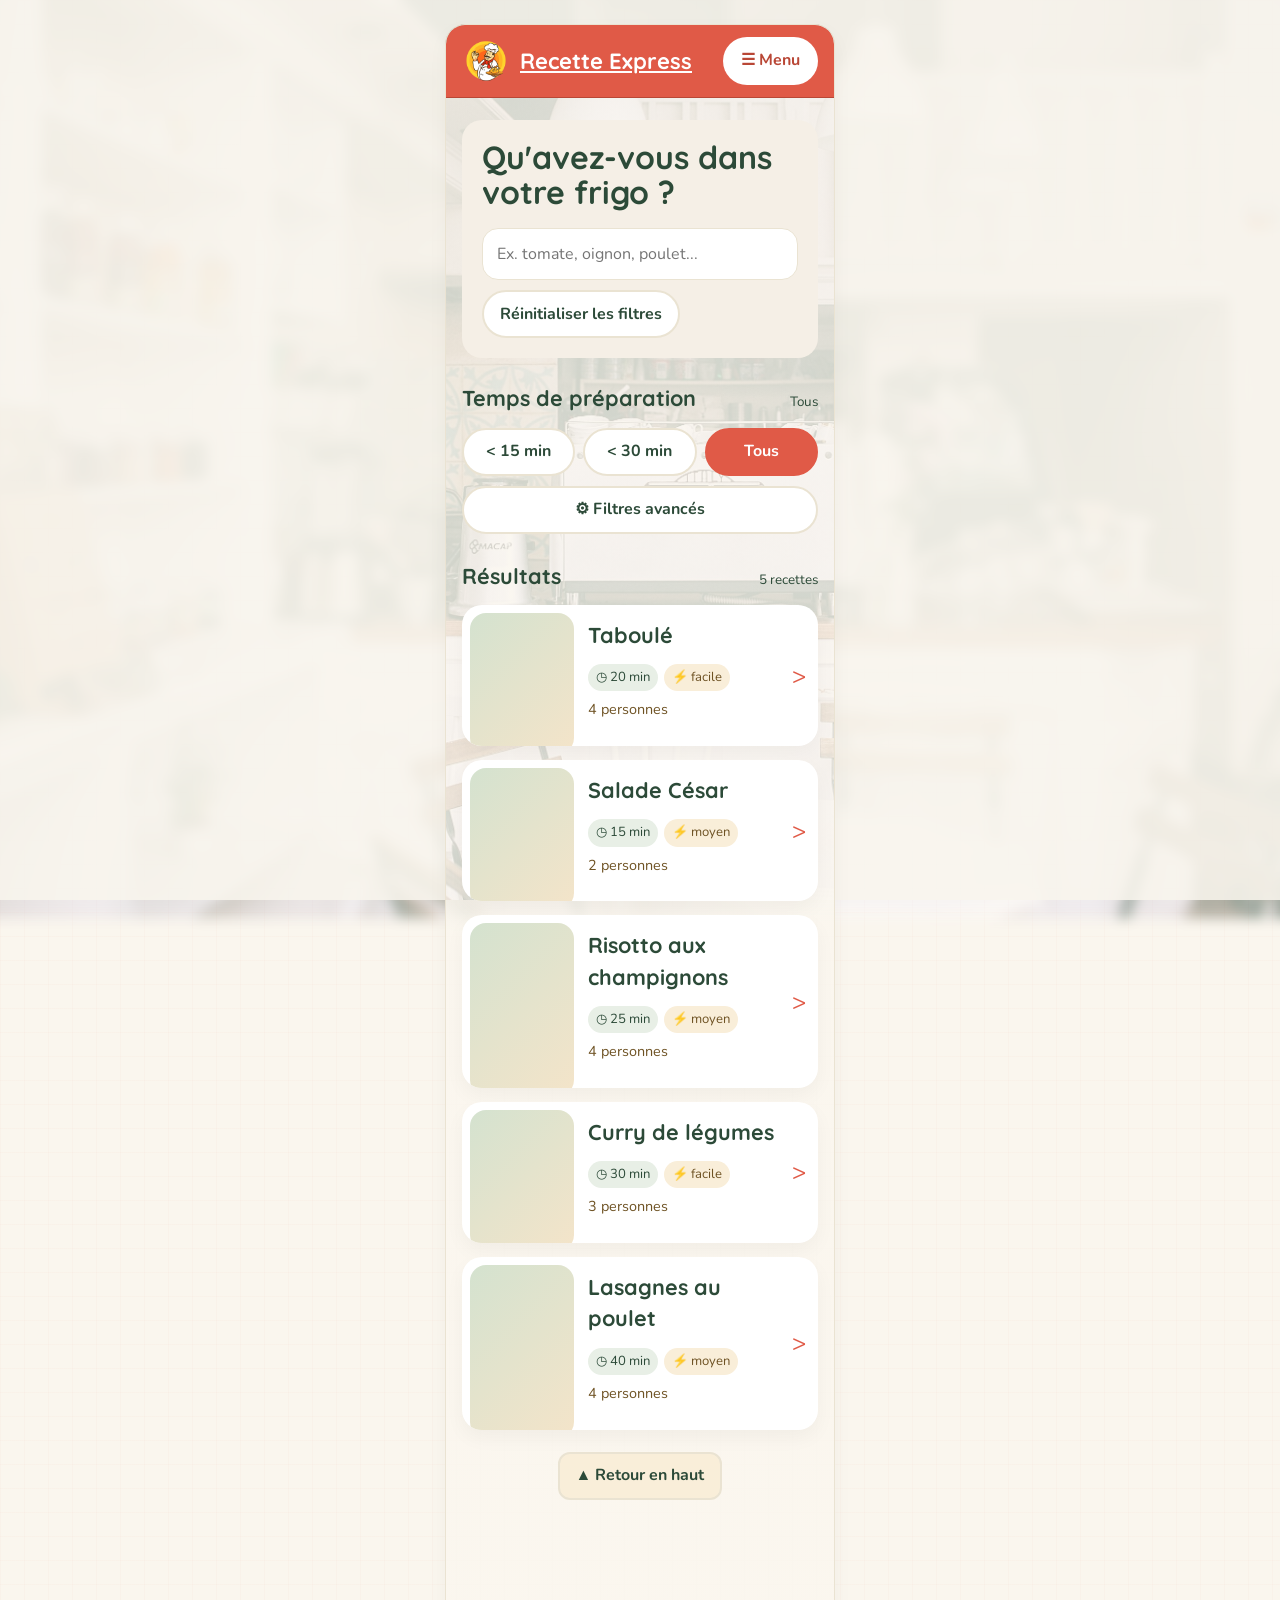
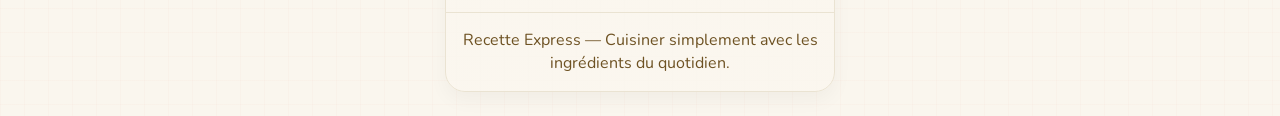
==== commit b35d775a: "feat(semaine-11): implement asynchronous data fetching, dynamic recipe card rendering, and filtering" ====
--- a/design/index.html
+++ b/design/index.html
@@ -6,6 +6,7 @@
   <meta name="description" content="Recette Express, trouver une recette rapidement avec ce que vous avez dans votre frigo.">
   <title>Recette Express</title>
     <link rel="stylesheet" href="style.css">
+  <script src="app.js" defer></script>
 </head>
 <body>
   <div class="app-shell" id="top">
